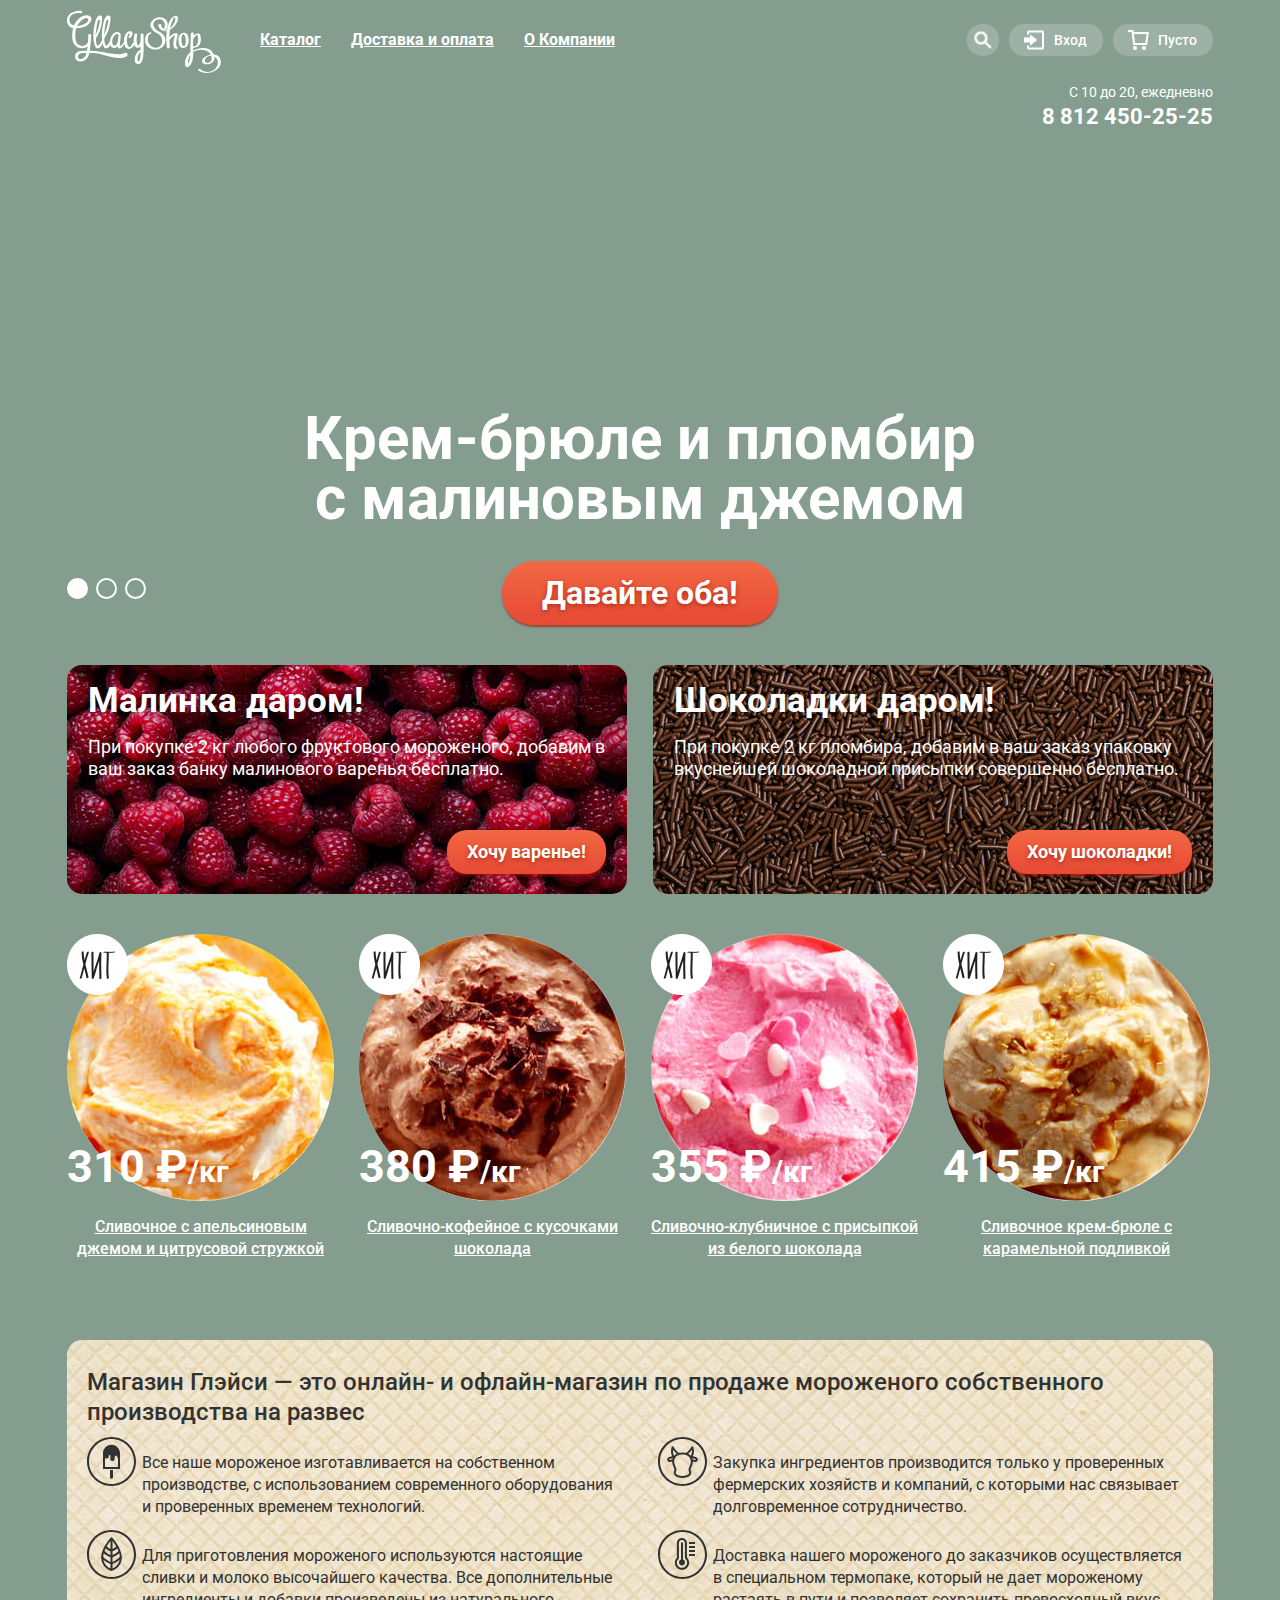
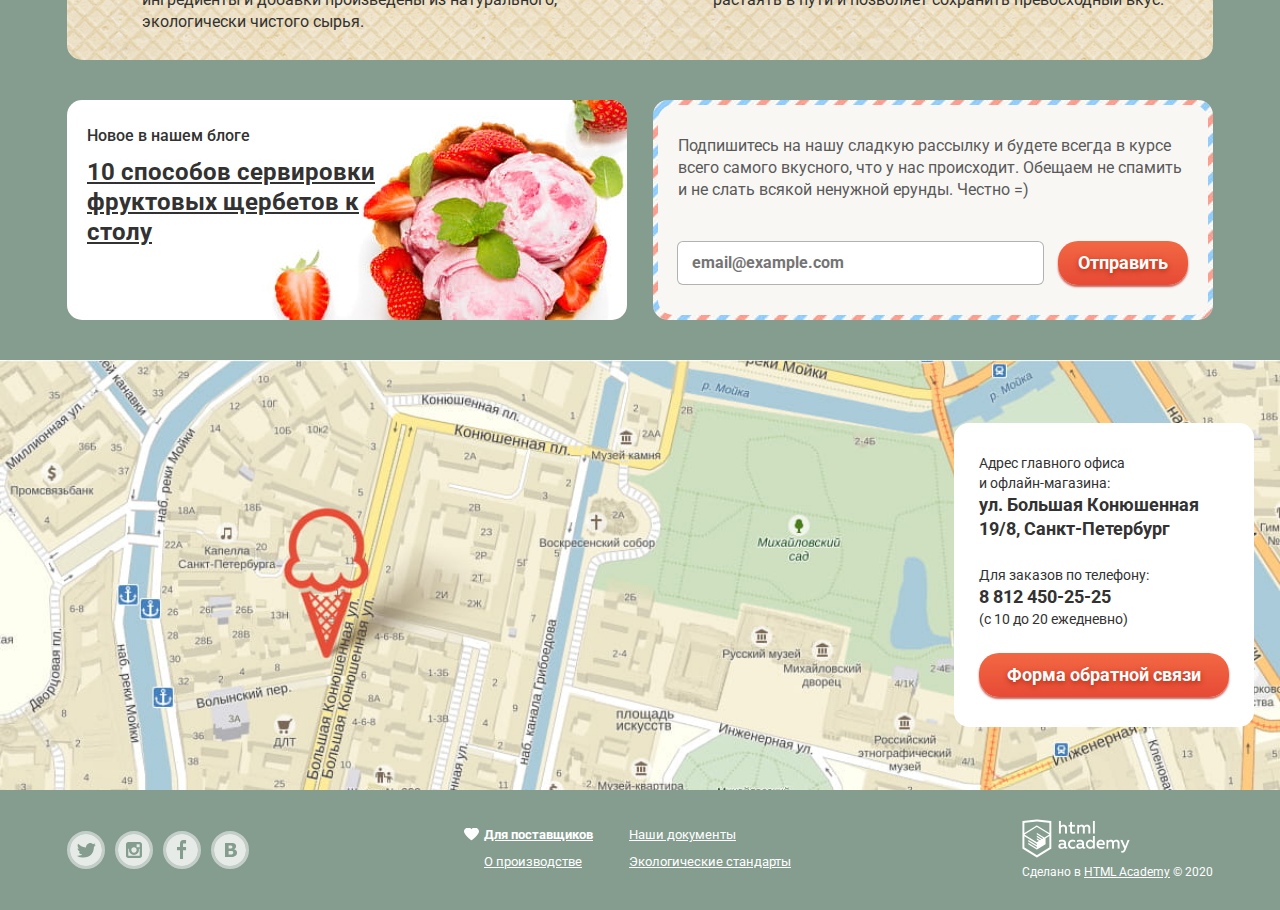
==== index.html @ c32bd2fa "Исправляет всплывашки при hover" ====
<!DOCTYPE html>
<html lang="ru">
  <head>
    <meta charset="utf-8">
    <title>HTML Academy: Глейси</title>
    <link href="https://fonts.googleapis.com/css?family=Roboto:400,500,700&display=swap&subset=cyrillic" rel="stylesheet">
    <link href="css/normalize.css" rel="stylesheet">
    <link href="css/style.css" rel="stylesheet">
  </head>
  <body>
    <input class="visually-hidden" id="product-1" type="radio" name="toggle" checked>
    <input class="visually-hidden" id="product-2" type="radio" name="toggle">
    <input class="visually-hidden" id="product-3" type="radio" name="toggle">
    <div class="site-wrapper">
      <header class="main-header">
        <div class="container">
          <div class="main-navigation-wrapper">
            <a class="main-header-logo">
              <img src="img/logo.svg" width="154" height="64" alt="Логотип интернет-магазина мороженого «Глейси»">
            </a>
            <nav class="main-nav">
              <ul class="site-nav">
                <li class="site-nav-item site-nav-catalog-item">
                  <ul class="modal modal-nav">
                    <li class="modal-nav-title"><a href="#">Новинки</a></li>
                    <li><a href="catalog.html">Сливочное</a></li>
                    <li><a href="#">Щербеты</a></li>
                    <li><a href="#">Фруктовый лед</a></li>
                    <li><a href="#">Мелорин</a></li>
                  </ul>

                  <a href="catalog.html">Каталог</a>
                </li>
                <li class="site-nav-item">
                  <a href="pay.html">Доставка и оплата</a>
                </li>
                <li class="site-nav-item">
                  <a href="about.html">О Компании</a>
                </li>
              </ul>
            </nav>
            <div class="main-search">
              <section class="modal modal-search">
                <h2 class="visually-hidden">Поиск</h2>
                <form class="search-form" action="https://echo.htmlacademy.ru" method="get">
                  <label class="visually-hidden" for="search-input">Что ищем?</label>
                  <input id="search-input" type="text" name="search" placeholder="Крем-брюле">
                </form>
              </section>

              <button class="button search-button" type="button">
                <span class="visually-hidden">Поиск</span>
              </button>
            </div>
            <ul class="user-nav">
              <li class="user-nav-item">
                <section class="modal modal-login">
                  <h2 class="visually-hidden">Личный кабинет</h2>
                  <form class="login-form" action="https://echo.htmlacademy.ru" method="post">
                    <p>
                      <label class="visually-hidden" for="user-login">Логин</label>
                      <input id="user-login" type="email" name="login" placeholder="email@example.com">
                    </p>
                    <p>
                      <label class="visually-hidden" for="user-password">Пароль</label>
                      <input id="user-password" type="password" name="password" placeholder="••••••••">
                    </p>
                    <div class="login-form-wrapper">
                      <p>
                        <a href="#">Забыли пароль?</a>
                        <a href="#">Новая регистрация</a>
                      </p>
                      <button class="button-form" type="submit">Войти</button>
                    </div>
                  </form>
                </section>

                <a class="button login-button" href="login.html">Вход</a>
              </li>
            </ul>
            <div class="main-basket">
              <a class="button basket-button" href="basket.html">Пусто</a>
            </div>
          </div>

          <section class="contacts">
            <h2 class="visually-hidden">Контакты</h2>
            <p class="contacts-text">
              <span>С 10 до 20, ежедневно</span>
              <a href="tel:88124502525">8 812 450-25-25</a>
            </p>
          </section>
        </div>
      </header>

      <main>
        <div class="container">
          <h1 class="visually-hidden">Интернет-магазин мороженого «Глейси»</h1>

          <section class="slider">
            <h2 class="visually-hidden">Слайдер</h2>

            <div class="slider-controls">
              <label for="product-1">Слайд 1</label>
              <label for="product-2">Слайд 2</label>
              <label for="product-3">Слайд 3</label>
            </div>
            <ul class="slider-list">
              <li class="slider-item slide" id="slide-1">
                <h3 class="slide-title">Крем-брюле и пломбир с малиновым джемом</h3>
                <a class="button slide-button" href="#">Давайте оба!</a>
              </li>
              <li class="slider-item slide" id="slide-2">
                <h3 class="slide-title">Шоколадный пломбир и лимонный сорбет</h3>
                <a class="button slide-button" href="#">Давайте оба!</a>
              </li>
              <li class="slider-item slide" id="slide-3">
                <h3 class="slide-title">Пломбир с помадкой и клубничный щербет</h3>
                <a class="button slide-button" href="#">Давайте оба!</a>
              </li>
            </ul>
          </section>

          <section class="special-offers">
            <h2 class="visually-hidden">Специальные предложения</h2>
            <ul class="index-columns">
              <li class="special-offer raspberries-offer">
                <h2 class="special-offer-title">Малинка даром!</h2>
                <p class="special-offer-text">При покупке 2 кг любого фруктового мороженого, добавим в ваш заказ банку малинового варенья бесплатно.</p>
                <a class="button" href="#">Хочу варенье!</a>
              </li>
              <li class="special-offer chocolate-offer">
                <h2 class="special-offer-title">Шоколадки даром!</h2>
                <p class="special-offer-text">При покупке 2 кг пломбира, добавим в ваш заказ упаковку вкуснейшей шоколадной присыпки совершенно бесплатно.</p>
                <a class="button" href="#">Хочу шоколадки!</a>
              </li>
            </ul>
          </section>

          <section class="bestsellers">
            <h2 class="visually-hidden">Хиты продаж</h2>
            <ul class="catalog-list">
              <li class="catalog-item">
                <a href="#">
                  <div class="flag-hit">хит</div>
                  <div class="catalog-item-image">
                    <img src="img/product-1.jpg" width="267" height="267" alt="">
                  </div>
                  <span class="catalog-item-price"><span>310 ₽</span>/кг</span>
                  <h3 class="catalog-item-title">Сливочное с апельсиновым джемом и цитрусовой стружкой</h3>
                </a>
                <div class="catalog-item-btn">
                  <button class="button quick-view-button" type="button">Быстрый просмотр</button>
                </div>
              </li>
              <li class="catalog-item">
                <a href="#">
                  <div class="flag-hit">хит</div>
                  <div class="catalog-item-image">
                    <img src="img/product-2.jpg" width="267" height="267" alt="">
                  </div>
                  <span class="catalog-item-price"><span>380 ₽</span>/кг</span>
                  <h3 class="catalog-item-title">Сливочно-кофейное с кусочками шоколада</h3>
                </a>
                <div class="catalog-item-btn">
                  <button class="button quick-view-button" type="button">Быстрый просмотр</button>
                </div>
              </li>
              <li class="catalog-item">
                <a href="#">
                  <div class="flag-hit">хит</div>
                  <div class="catalog-item-image">
                    <img src="img/product-3.jpg" width="267" height="267" alt="">
                  </div>
                  <span class="catalog-item-price"><span>355 ₽</span>/кг</span>
                  <h3 class="catalog-item-title">Сливочно-клубничное с присыпкой из белого шоколада</h3>
                </a>
                <div class="catalog-item-btn">
                  <button class="button quick-view-button" type="button">Быстрый просмотр</button>
                </div>
              </li>
              <li class="catalog-item">
                <a href="#">
                  <div class="flag-hit">хит</div>
                  <div class="catalog-item-image">
                    <img src="img/product-4.jpg" width="267" height="267" alt="">
                  </div>
                  <span class="catalog-item-price"><span>415 ₽</span>/кг</span>
                  <h3 class="catalog-item-title">Сливочное крем-брюле с карамельной подливкой</h3>
                </a>
                <div class="catalog-item-btn">
                  <button class="button quick-view-button" type="button">Быстрый просмотр</button>
                </div>
              </li>
            </ul>
          </section>

          <section class="features">
            <h2 class="visually-hidden">Преимущества</h2>
            <p class="features-text">Магазин Глэйси — это онлайн- и офлайн-магазин по продаже мороженого собственного производства на развес</p>
            <ul class="features-list">
              <li class="feature-item feature-ice-cream-item">Все наше мороженое изготавливается на собственном производстве, с использованием современного оборудования и проверенных временем технологий.</li>
              <li class="feature-item feature-cow-item">Закупка ингредиентов  производится только у проверенных фермерских хозяйств и компаний, с которыми нас связывает долговременное сотрудничество.</li>
              <li class="feature-item feature-leaf-item">Для приготовления мороженого используются настоящие сливки и молоко высочайшего качества. Все дополнительные ингредиенты и добавки произведены из натурального, экологически чистого сырья.</li>
              <li class="feature-item feature-thermometer-item">Доставка нашего мороженого до заказчиков осуществляется в специальном термопаке, который не дает мороженому растаять в пути и позволяет сохранить превосходный вкус.</li>
            </ul>
          </section>

          <div class="index-columns">
            <article class="blog-news">
              <h2 class="blog-news-title">Новое в нашем блоге</h2>
              <p class="blog-item">
                <a href="#">10 способов сервировки фруктовых щербетов к столу</a>
              </p>
            </article>

            <article class="subscription">
              <h2 class="visually-hidden">Подписка</h2>
              <div class="subscription-wrap">
                <p>Подпишитесь на нашу сладкую рассылку и будете всегда в курсе всего самого вкусного, что у нас происходит. Обещаем не спамить и не слать всякой ненужной ерунды. Честно =)</p>
                <form class="subscription-form" action="https://echo.htmlacademy.ru" method="post">
                  <p>
                    <label class="visually-hidden" for="subscription-email">Email</label>
                    <input id="subscription-email" type="email" name="email" placeholder="email@example.com">
                  </p>
                  <button class="button" type="submit">Отправить</button>
                </form>
              </div>
            </article>
          </div>
        </div>

        <section class="map">
          <h2 class="visually-hidden">Как до нас добраться</h2>
          <img src="img/map.jpg" width="1200" height="430" alt="Карта офиса по адресу улица Большая Конюшенная, 19/8, Санкт-Петербург">
          <address class="map-address">
              <p class="map-text">
                Адрес главного офиса<br>
                и офлайн-магазина:<br>
                <span class="map-contacts">ул. Большая Конюшенная 19/8, Санкт-Петербург</span>
              </p>

              <p class="map-text">
                Для заказов по телефону:<br>
                <a class="map-contacts" href="tel:88124502525">8 812 450-25-25</a><br>
                (с 10 до 20 ежедневно)
              </p>

              <a class="button" href="#">Форма обратной связи</a>
          </address>
        </section>
      </main>

      <footer class="main-footer">
        <div class="container">
          <ul class="footer-social">
            <li>
              <a class="social-button" href="#">
                <span class="visually-hidden">Твиттер</span>
                <svg xmlns="http://www.w3.org/2000/svg" width="32" height="32"><path fill="#FFF" d="M16 0C7.164 0 0 7.164 0 16c0 8.837 7.164 16 16 16 8.837 0 16-7.163 16-16 0-8.836-7.163-16-16-16zm7.944 12.809c-.251 6.516-3.463 10.832-10.992 10.702h-.486c-.447 0-4.543-.443-5.344-1.823 2.479.19 4.247-.406 5.12-1.136-1.048-.289-2.923-.461-3.251-2.848.384.104.618.221 1.299.113-1.307-.824-2.758-1.519-2.679-3.643.311.317 1.164.518 1.46.457-.768-.233-2.149-3.244-.974-4.781 1.984 1.79 4.075 3.482 7.804 3.643.227-2.214 1.24-3.699 3.168-4.325 1.84-.479 3.255.26 3.901 1.138.737-.224 1.453-.466 2.193-.685-.004.833-.569 1.463-.935 1.709.747.165 1.423-.475 1.423-.475-.184.963-1.094 1.725-1.707 1.954z"/></svg>
              </a>
            </li>
            <li>
              <a class="social-button" href="#">
                <span class="visually-hidden">Инстаграм</span>
                <svg xmlns="http://www.w3.org/2000/svg" width="32" height="32"><g fill="#FFF"><path d="M20.916 16c0 2.728-2.211 4.938-4.938 4.938s-4.939-2.21-4.939-4.938c0-.394.051-.773.138-1.14h-.897v6.838h11.396V14.86h-.897c.086.367.137.746.137 1.14z"/><path d="M15.978 18.659c1.466 0 2.659-1.193 2.659-2.659s-1.193-2.659-2.659-2.659c-1.466 0-2.659 1.193-2.659 2.659s1.192 2.659 2.659 2.659zM18.637 10.302h3.039v3.039h-3.039z"/><path d="M16 0C7.164 0 0 7.164 0 16c0 8.837 7.164 16 16 16 8.837 0 16-7.163 16-16 0-8.836-7.163-16-16-16zm7.955 21.698c0 1.254-1.025 2.279-2.279 2.279H10.279C9.026 23.978 8 22.952 8 21.698V10.302c0-1.253 1.026-2.279 2.279-2.279h11.396c1.254 0 2.279 1.026 2.279 2.279v11.396z"/></g></svg>
              </a>
            </li>
            <li>
              <a class="social-button" href="#">
                <span class="visually-hidden">Фейсбук</span>
                <svg xmlns="http://www.w3.org/2000/svg" width="32" height="32"><path fill="#FFF" d="M16 0C7.164 0 0 7.163 0 16s7.164 16 16 16c8.837 0 16-7.164 16-16S24.837 0 16 0zm4.062 9.455h-3.021v3.444h3.021v3.445h-3.021v8.61H14.02v-8.61H11v-3.445h3.021V9.455c0-1.902 1.353-3.445 3.021-3.445h3.021v3.445z"/></svg>
              </a>
            </li>
            <li>
              <a class="social-button" href="#">
                <span class="visually-hidden">Вконтакте</span>
                <svg xmlns="http://www.w3.org/2000/svg" width="32" height="32"><g fill="#FFF"><path d="M16.637 14.495c.402-.019.719-.082.951-.188.326-.145.54-.33.641-.559.101-.229.15-.496.15-.797 0-.232-.058-.465-.174-.697-.116-.232-.322-.405-.617-.517-.264-.1-.592-.155-.984-.165-.392-.009-.943-.014-1.652-.014h-.339v2.965h.565c.571 0 1.057-.009 1.459-.028zM18.118 17.084c-.282-.081-.672-.125-1.166-.132-.494-.006-1.012-.009-1.55-.009h-.79v3.493h.264c1.014 0 1.74-.003 2.18-.009.438-.007.843-.088 1.212-.245.377-.157.633-.364.774-.625s.214-.562.214-.9c0-.446-.088-.788-.261-1.03-.17-.241-.464-.423-.877-.543z"/><path d="M16 0C7.164 0 0 7.164 0 16c0 8.837 7.164 16 16 16 8.837 0 16-7.163 16-16 0-8.836-7.163-16-16-16zm6.602 20.531c-.273.533-.646.976-1.124 1.327-.552.415-1.161.71-1.823.886s-1.501.264-2.519.264h-6.121V8.987h5.443c1.13 0 1.957.038 2.48.113.524.076 1.045.242 1.561.5.533.27.929.632 1.189 1.087.26.455.392.975.392 1.558 0 .678-.179 1.278-.536 1.795-.358.518-.863.92-1.517 1.208v.075c.917.182 1.642.559 2.179 1.13.537.571.807 1.325.807 2.261 0 .678-.138 1.283-.411 1.817z"/></g></svg>
              </a>
            </li>
          </ul>
          <ul class="footer-about">
            <li><a class="suppliers-link" href="#">Для поставщиков</a></li>
            <li><a href="#">Наши документы</a></li>
            <li><a href="#">О производстве</a></li>
            <li><a href="#">Экологические стандарты</a></li>
          </ul>
          <p class="footer-copyright">
            <a href="https://htmlacademy.ru/intensive/htmlcss">
              <img src="img/html-academy-logo.png" width="108" height="39" alt="Логотип HTML Academy">
            </a><br>
            Сделано в <a href="https://htmlacademy.ru/intensive/htmlcss">HTML Academy</a> © 2020
          </p>
        </div>
      </footer>
    </div>

    <section class="modal modal-feedback">
      <h2 class="modal-title">Мы обязательно вам ответим!</h2>
      <form class="feedback-form" action="https://echo.htmlacademy.ru" method="post">
        <p>
          <label class="visually-hidden" for="feedback-name">Имя Фамилия</label>
          <input id="feedback-name" type="text" name="name" placeholder="Вася Пензенский">
        </p>
        <p>
          <label class="visually-hidden" for="feedback-email">Email</label>
          <input id="feedback-email" type="email" name="email" placeholder="email@example.com">
        </p>
        <p>
          <label class="visually-hidden" for="feedback-description">Описание</label>
          <textarea id="feedback-description" name="description" rows="5" placeholder="В свободной форме"></textarea>
        </p>
        <p>
          <button class="button" type="submit">Отправить</button>
        </p>
      </form>
      <button class="modal-close" type="button">
        <span class="visually-hidden">Закрыть</span>
      </button>
    </section>
  </body>
</html>
---- css/style.css ----
body {
  min-width: 1200px;
  margin: 0;
  padding: 0;

  font-weight: 400;
  font-size: 16px;
  line-height: 22px;
  font-family: Roboto, Arial, sans-serif;
  color: #ffffff;

  background-color: #849d8f;
}

.container {
  width: 1146px;
  margin: 0 auto;
  padding: 0 27px;
}

.modal {
  display: none;
}

.visually-hidden {
  position: absolute;

  width: 1px;
  height: 1px;
  margin: -1px;
  padding: 0;
  overflow: hidden;

  border: 0;

  clip: rect(0 0 0 0);
}

img {
  max-width: 100%;
  height: auto;
}

a {
  font: inherit;
  color: #ffffff;

  transition: all 0.3s ease;
}

a:hover,
a:focus {
  color: #ffbc9e;
}

input[type="text"],
input[type="password"],
input[type="email"],
textarea {
  box-sizing: border-box;
  width: 100%;
  padding: 9px 14px;

  font-weight: 700;
  font-size: 16px;
  line-height: 24px;
  color: #323232;

  border: none;
  border-radius: 5px;
  box-shadow: 0 0 0 1px #b2b2b2;

  transition: all 0.3s ease;
}

input[type="text"]:hover,
input[type="password"]:hover,
input[type="email"]:hover,
textarea:hover {
  box-shadow: 0 0 0 2px #9a9a9a;
}

input[type="text"]:focus,
input[type="password"]:focus,
input[type="email"]:focus,
textarea:focus {
  outline: none;
  box-shadow: 0 0 0 2px #2e88e4;
}

.button,
.button-form {
  display: inline-block;
  padding: 10px 20px;

  font: inherit;
  font-weight: 700;
  font-size: 18px;
  line-height: 24px;
  vertical-align: middle;
  text-align: center;
  color: #ffffff;
  text-decoration: none;
  white-space: nowrap;
  text-shadow: 0 2px 5px rgba(160, 32, 11, 0.76);

  background: #f26843;
  background: linear-gradient(to bottom, #f26843 0%, #e74a35 100%);
  border: none;
  border-radius: 20px;
  box-shadow: 0 2px 2px rgba(172, 16, 0, 0.64);
  cursor: pointer;

  transition: all 0.3s ease;
}

.button:hover,
.button:focus,
.button-form:hover,
.button-form:focus {
  color: #ffffff;

  background: linear-gradient(to bottom, #f58669 0%, #ec6f5e 100%);
  outline: none;
  box-shadow: 0 2px 2px rgba(172, 16, 0, 1);
}

.button:active,
.button-form:active {
  color: #fceeec;

  background: linear-gradient(to bottom, #d84732 0%, #e1613e 100%);
  outline: none;
  box-shadow: inset 0 2px 2px rgba(172, 16, 0, 1);
}

.modal a {
  color: #323232;
}

.modal a:hover,
.modal a:active,
.modal a:focus {
  color: #e84d37;
}

.main-navigation-wrapper {
  display: flex;
  align-items: center;
  margin-bottom: 10px;
  padding-top: 10px;
}

.main-header-logo {
  width: 154px;
  height: 64px;
  margin-right: 25px;
}

.main-nav {
  font-weight: 700;
  font-size: 16px;
  line-height: 18px;
}

.main-header ul {
  margin: 0;
  padding: 0;

  list-style: none;
}

.main-header a {
  vertical-align: middle;
}

.site-nav {
  display: flex;
  flex-wrap: wrap;
  width: 485px;
}

.site-nav .site-nav-item {
  position: relative;

  padding-bottom: 5px;
}

.site-nav-item > a {
  display: block;
  margin-right: 2px;
  padding: 7px 14px;
}

.site-nav-item > a:hover,
.site-nav-item > a:active,
.site-nav-item > a:focus,
.modal-nav:hover + a {
  color: #323232;
  text-decoration: none;

  background-color: #f7f6f3;
  border-radius: 15px;
}

.site-nav-item > a:active,
.site-nav-item > a:focus {
  background-color: #ededed;
  box-shadow: inset 0 2px 1px 0 #696969;
}

.site-nav-item.active > a,
.site-nav-item.active > a:active,
.site-nav-item.active > a:focus {
  color: #ffffff;
  text-decoration: none;

  background-color: #d07058;
  border-radius: 15px;
  box-shadow: none;
}

.site-nav .modal-nav {
  position: absolute;
  top: 100%;
  left: -5px;
  z-index: 5;

  box-sizing: border-box;
  min-width: 145px;
  padding: 10px;
}

.site-nav-catalog-item {
  transition: all 0.3s ease;
}

.site-nav-catalog-item:hover .modal-nav {
  display: block;
}

.modal-nav li {
  margin-right: -10px;
  margin-left: -10px;
}

.modal-nav a {
  display: block;
  padding-top: 6px;
  padding-right: 10px;
  padding-bottom: 6px;
  padding-left: 20px;

  font: inherit;
  font-weight: 400;
  font-size: 14px;
  line-height: 16px;
  color: #323232;
  text-decoration: none;
  white-space: nowrap;

  transition: all 0.3s ease;
}

.modal-nav a:hover {
  background-color: #fbded7;
}

.modal-nav a:active,
.modal-nav a:focus {
  background-color: #f6b5a5;
  outline: none;
}

.modal-nav .modal-nav-title {
  margin: 0;

  border-bottom: 1px solid #d1d0ce;
}

.modal-nav-title a {
  padding-right: 0;
  padding-bottom: 8px;
  padding-left: 10px;

  font-weight: 700;
}

.modal-nav-title a:hover,
.modal-nav-title a:focus,
.modal-nav-title a:active {
  background-color: transparent;
}

.modal-nav .active,
.modal-nav .active:hover,
.modal-nav .active:focus,
.modal-nav .active:active {
  color: #ffffff;

  background-color: #d07058;
}

.main-header .button {
  position: relative;

  padding-top: 8px;
  padding-right: 16px;
  padding-bottom: 8px;
  padding-left: 45px;

  font-weight: 500;
  font-size: 14px;
  line-height: 16px;
  color: #ffffff;
  text-decoration: none;
  text-shadow: none;

  background-color: rgba(255, 255, 255, 0.2);
  background-image: none;
  border: none;
  border-radius: 15px;
  box-shadow: none;
}

.main-header .button:hover,
.main-header .button:focus,
.modal-search:hover + .button,
.modal-login:hover + .button,
.modal-basket:hover + .button {
  color: #323232;

  background-color: #f8f7f4;
}

.main-header .button::before {
  content: "";
  position: absolute;
  top: 50%;
  left: 15px;

  background-image: url("../img/sprite-icon.png");
  background-repeat: no-repeat;
  -webkit-transform: translateY(-50%);
          transform: translateY(-50%);
}

.main-header .search-button {
  width: 32px;
  height: 32px;
  padding: 0;

  cursor: pointer;
}

.main-header .search-button::before {
  left: 50%;

  width: 17px;
  height: 17px;

  background-position: -5px -35px;
  -webkit-transform: translate(-50%, -50%);
          transform: translate(-50%, -50%);
}

.main-header .search-button:hover::before,
.main-header .search-button:focus::before,
.modal-search:hover + .search-button::before,
.modal-login:hover + .search-button::before,
.modal-basket:hover + .search-button::before {
  background-position: -32px -35px;
}

.login-button::before {
  width: 21px;
  height: 19px;

  background-position: -67px -5px;
}

.login-button:hover::before,
.login-button:focus::before,
.modal-search:hover + .login-button::before,
.modal-login:hover + .login-button::before,
.modal-basket:hover + .login-button::before {
  background-position: -67px -34px;
}

.basket-button::before {
  width: 21px;
  height: 20px;

  background-position: -5px -5px;
}

.basket-button:hover::before,
.basket-button:focus::before,
.modal-search:hover + .basket-button::before,
.modal-login:hover + .basket-button::before,
.modal-basket:hover + .basket-button::before {
  background-position: -36px -5px;
}

.contacts-text {
  margin: 0;

  font-size: 14px;
  line-height: 16px;
  text-align: right;
}

.contacts-text span {
  display: block;
  margin-bottom: 5px;
}

.main-search {
  position: relative;
  padding-bottom: 5px;

  margin-right: 10px;
  margin-left: auto;
}

.modal-search,
.modal-login {
  position: absolute;
  top: 100%;
  right: 0;
  z-index: 5;

  box-sizing: border-box;
  padding: 20px 15px;
}

.modal-search {
  width: 340px;
}

.main-search:hover .modal-search {
  display: block;
}

.main-header .user-nav {
  position: relative;

  margin-right: 10px ;
}

.user-nav-item {
  padding-bottom: 5px;
}

.modal-login {
  width: 280px;
}

.user-nav-item:hover .modal-login {
  display: block;
}

.login-form p {
  margin: 0;
  margin-bottom: 20px;
}

.login-form-wrapper {
  display: flex;
  flex-direction: row-reverse;
  justify-content: space-between;
  align-items: center;
}

.login-form-wrapper p {
  width: 120px;
  margin-bottom: 0;
}

.login-form-wrapper a {
  display: block;

  font: inherit;
  font-size: 13px;
  line-height: 24px;
}

.login-form .button-form {
  width: 100px;
  padding: 10px 25px;
}

.main-basket {
  position: relative;
  padding-bottom: 5px;
}

.modal-basket {
  position: absolute;
  top: 100%;
  right: 0;

  box-sizing: border-box;
  width: 540px;
  padding: 10px 15px 20px;
  z-index: 5;
}

.main-basket:hover .modal-basket {
  display: block;
}

.modal-basket-table {
  width: 100%;

  border-collapse: collapse;
  font-size: 13px;
  line-height: 16px;
}

.modal-basket-table td {
  padding: 10px 10px 10px 0;

  vertical-align: middle;
}

.modal-basket-table .column-1 {
  width: 25px;
}

.modal-basket-table .column-2 {
  width: 45px;
}

.modal-basket-table .column-3 {
  width: 245px;
}

.modal-basket-table .column-4 {
  width: 125px;
}

.basket-item-delete {
  position: relative;

  width: 11px;
  height: 11px;

  background-color: transparent;
  border: none;
  cursor: pointer;
}

.basket-item-delete::before,
.basket-item-delete::after {
  content: "";
  position: absolute;
  top: 5px;
  left: -1px;

  width: 15px;
  height: 1px;

  background-color: #231f20;
}

.basket-item-delete::before {
  -webkit-transform: rotate(45deg);
          transform: rotate(45deg);
}

.basket-item-delete::after {
  -webkit-transform: rotate(-45deg);
          transform: rotate(-45deg);
}

.basket-item-image {
  width: 33px;
  height: 33px;
  overflow: hidden;

  border-radius: 100%;
}

.price-per-kilogram {
  color: #999999;
}

.basket-item:nth-last-child(2) td {
  padding-bottom: 20px;

  border-bottom: 1px solid #cacac7;
}

.modal-basket-table .basket-total {
  padding: 12px 0;

  font-weight: 700;
  font-size: 15px;
  line-height: 18px;
  text-align: right;
}

.basket-button-wrapper {
  margin: 0;

  text-align: right;
}

.contacts a {
  font-weight: 700;
  font-size: 22px;
  line-height: 24px;
  text-decoration: none;
}

.contacts a:hover,
.contacts a:focus {
  color: #ffffff;
}

.site-wrapper {
  background-color: #849d8f;
  background-image: url("../img/slide-1.png");
  background-repeat: no-repeat;
  background-position: top center;

  transition: background-image 0.5s ease, background-color 0.5s ease;
}

.site-wrapper::before,
.site-wrapper::after {
  content: "";

  visibility: hidden;
}

.site-wrapper::before {
  background-image: url("../img/slide-2.png");
}

.site-wrapper::after {
  background-image: url("../img/slide-3.png");
}

.slider {
  position: relative;

  margin-bottom: 40px;
  padding-top: 280px;

  text-align: center;
}

.slider-list {
  margin: 0;
  padding: 0;

  list-style: none;
}

.slide {
  display: none;
}

.slide-title {
  width: 700px;
  margin: 0 auto;
  margin-bottom: 32px;

  font-weight: 700;
  font-size: 60px;
  line-height: 60px;
  color: #ffffff;
}

.slide-button {
  padding: 10px 40px;

  font-size: 32px;
  line-height: 44px;

  border-radius: 50px;
}

.slider-controls {
  position: absolute;
  bottom: 25px;
  left: 0;

  font-size: 0;
}

.slider-controls label {
  display: inline-block;
  width: 17px;
  height: 17px;
  margin-right: 8px;

  vertical-align: top;

  background-color: transparent;
  border: 2px solid #ffffff;
  border-radius: 50%;
  cursor: pointer;
}

#product-1:checked ~ .site-wrapper {
  background-color: #849d8f;
  background-image: url("../img/slide-1.png");
}

#product-2:checked ~ .site-wrapper {
  background-color: #8996a6;
  background-image: url("../img/slide-2.png");
}

#product-3:checked ~ .site-wrapper {
  background-color: #9d8b84;
  background-image: url("../img/slide-3.png");
}

#product-1:checked ~ .site-wrapper #slide-1,
#product-2:checked ~ .site-wrapper #slide-2,
#product-3:checked ~ .site-wrapper #slide-3 {
  display: block;
}

#product-1:checked ~ .site-wrapper label[for="product-1"],
#product-2:checked ~ .site-wrapper label[for="product-2"],
#product-3:checked ~ .site-wrapper label[for="product-3"] {
  background-color: #ffffff;
}

.special-offers {
  margin-bottom: 40px;
}

.special-offers .index-columns {
  margin: 0;
  padding: 0;

  list-style: none;
}

.special-offer {
  display: flex;
  flex-direction: column;
  align-items: flex-start;
  box-sizing: border-box;
  width: 560px;
  min-height: 229px;
  padding: 15px 21px;

  border-radius: 15px;
}

.special-offer-title {
  margin: 0;
  margin-bottom: 15px;

  font-weight: 700;
  font-size: 35px;
  line-height: 41px;
}

.special-offer-text {
  width: 100%;
  margin: 0;
  margin-bottom: 10px;

  font-size: 18px;
  line-height: 22px;
}

.raspberries-offer {
  background-color: #990019;
  background-image: url("../img/crimson-bg.png");
  background-repeat: repeat-y;
  background-position: 0 0;
}

.chocolate-offer {
  background-color: #492511;
  background-image: url("../img/chocolate-bg.png");
  background-repeat: repeat-y;
  background-position: 0 0;
}

.special-offer .button {
  margin-top: auto;
  margin-bottom: 5px;
  margin-left: auto;
}

.features {
  margin-bottom: 40px;
  padding: 27px 20px 15px;

  color: #323232;

  background-color: #efe3cb;
  background-image: url("../img/pattern-wafer.jpg");
  background-repeat: repeat;
  background-position: 0 0;
  border-radius: 15px;
}

.features-text {
  margin: 0;
  margin-bottom: 10px;

  font-weight: 500;
  font-size: 24px;
  line-height: 30px;
}

.features-list {
  display: flex;
  flex-wrap: wrap;
  justify-content: space-between;
  margin: 0;
  padding: 0;

  list-style: none;
}

.feature-item {
  box-sizing: border-box;
  width: 535px;
  margin-bottom: 12px;
  padding-top: 15px;
  padding-left: 55px;

  background-repeat: no-repeat;
  background-position: 0 0;
}

.feature-ice-cream-item {
  background-image: url("../img/morozhenko-icon.svg");
}

.feature-cow-item {
  background-image: url("../img/cow-icon.svg");
}

.feature-leaf-item {
  background-image: url("../img/leaf-icon.svg");
}

.feature-thermometer-item {
  background-image: url("../img/thermometer-icon.svg");
}

.index-columns {
  display: flex;
  justify-content: space-between;
  margin-bottom: 40px;
}

.blog-news {
  box-sizing: border-box;
  width: 560px;
  min-height: 220px;
  padding: 25px 20px;

  color: #323232;

  background-color: #ffffff;
  background-image: url("../img/strawberry-bg.jpg");
  background-repeat: no-repeat;
  background-position: 100% 0;
  border-radius: 15px;
}

.blog-news-title {
  margin: 0;

  font-weight: 500;
  font-size: 16px;
  line-height: 22px;
  color: #323232;
}

.blog-item {
  margin: 10px 0;
  padding-right: 230px;
}

.blog-item a {
  font-weight: 700;
  font-size: 24px;
  line-height: 30px;
  color: #323232;
}

.blog-item a:hover,
.blog-item a:focus,
.blog-item a:active {
  color: #e84d37;
}

.subscription {
  box-sizing: border-box;
  width: 560px;
  min-height: 220px;
  padding: 5px;

  font-size: 16px;
  line-height: 22px;
  color: #5a5a5a;

  background-image: url("../img/mailing-bg.jpg");
  background-repeat: repeat-y;
  background-position: 0 0;
  border-radius: 15px;
}

.subscription-wrap {
  box-sizing: border-box;
  height: 100%;
  padding: 25px 20px;

  background-color: #f8f7f4;
  border-radius: 15px;
}

.subscription-wrap > p {
  margin-top: 5px;
  margin-bottom: 40px;
}

.subscription-form {
  display: flex;
  justify-content: space-between;
  align-items: center;
}

.subscription-form p {
  width: 365px;
  margin: 0;
}

.map {
  position: relative;

  height: 430px;
  overflow: hidden;
}

.map img {
  width: 100%;
}

.map-address {
  position: absolute;
  top: 50%;
  right: 2%;

  box-sizing: border-box;
  width: 300px;
  padding: 30px 25px;

  font-style: normal;
  color: #323232;

  background-color: #ffffff;
  border-radius: 15px;
  -webkit-transform: translateY(-50%);
          transform: translateY(-50%);
}

.map-text {
  margin: 0;
  margin-bottom: 24px;

  font-size: 14px;
  line-height: 20px;
}

.map-contacts {
  font-weight: 700;
  font-size: 18px;
  line-height: 24px;
  color: #323232;
  text-decoration: none;
}

.map-address .button {
  box-sizing: border-box;
  width: 100%;
}

.page-title {
  margin: 0;
  margin-bottom: 30px;
  padding: 0;

  font-weight: 700;
  font-size: 35px;
  line-height: 41px;
}

.breadcrumbs {
  display: flex;
  flex-wrap: wrap;
  justify-content: flex-start;
  margin: 0;
  margin-bottom: 10px;
  padding: 0;

  list-style: none;
}

.breadcrumbs li,
.breadcrumbs a {
  font-weight: 400;
  font-size: 14px;
  line-height: 16px;
}

.breadcrumbs li {
  position: relative;

  margin-right: 20px;
}

.breadcrumbs li::after {
  content: "»";
  position: absolute;
  top: 5px;
  right: -12px;

  width: 6px;
  height: 6px;

  font-size: 15px;
  line-height: 5px;
}

.breadcrumbs li:last-child {
  margin-right: 0;
}

.breadcrumbs-current::after {
  display: none;
}

.filters {
  margin-bottom: 22px;
}

.filters fieldset {
  margin: 0;
  margin-right: 15px;
  padding: 0;

  border: none;
}

.filters legend,
.filters label {
  font-weight: 500;
  font-size: 14px;
  line-height: 16px;
  color: #ffffff;
}

.filters ul {
  display: flex;
  align-items: center;
  box-sizing: border-box;
  height: 35px;
  margin: 0;
  padding: 0;
  padding-right: 15px;
  padding-left: 15px;

  list-style: none;

  background-color: rgba(255, 255, 255, 0.2);
  border-radius: 20px;
}

.filter {
  display: flex;
  flex-wrap: wrap;
  align-items: flex-start;
}

.filter .filter-item {
  margin-bottom: 18px;
}

.filter-title {
  display: block;
  margin-bottom: 6px;
  margin-left: 15px;
}

.sorting-filter {
  margin: 0;
  margin-right: 15px;
}

.sorting-filter select[name="sorting"] {
  box-sizing: border-box;
  height: 35px;
  padding: 8px 15px;
  padding-right: 50px;

  font-weight: 500;
  font-size: 16px;
  line-height: 18px;
  color: #ffffff;

  background-color: rgba(248, 247, 244, 0.2);
  background-image: url("../img/select-arrow-icon.svg");
  background-repeat: no-repeat;
  background-position: 92% 50%;
  border: none;
  border-radius: 20px;

  transition: all 0.3s ease;

  -webkit-appearance: none;
     -moz-appearance: none;
          appearance: none;
}

.sorting-filter select[name="sorting"]::-ms-expand {
  display: none;
}

.sorting-filter select[name="sorting"]::before {
  content: "";

  background-image: url("../img/select-arrow-hover-icon.svg");
  visibility: hidden;
}

.sorting-filter select[name="sorting"]:hover,
.sorting-filter select[name="sorting"]:focus {
  color: #323232;

  background-image: url("../img/select-arrow-hover-icon.svg");
  cursor: pointer;
}

.sorting-filter select[name="sorting"]:focus {
  background-color: #ffffff;
  outline: none;
}

.price-controls input {
  box-sizing: border-box;
  width: 24px;
  padding: 0;

  font: inherit;
  font-weight: 500;
  font-size: 14px;
  line-height: 16px;
  color: #ffffff;

  background-color: transparent;
  border: none;
  box-shadow: none;
}

.price-controls input:hover,
.price-controls input:focus {
  box-shadow: none;
}

.range-controls {
  position: relative;

  box-sizing: border-box;
  width: 220px;
  height: 35px;
  padding: 15px 20px;

  background-color: rgba(248, 247, 244, 0.2);
  border-radius: 20px;
}

.range-controls .scale {
  height: 4px;

  background-color: rgba(248, 247, 244, 0.5);
}

.range-controls .bar {
  width: 50%;
  height: 4px;

  background-color: #f8f7f4;
}

.range-controls .toggle {
  position: absolute;
  top: 8px;
  left: 0;

  width: 4px;
  height: 4px;
  padding: 0;

  background-color: #ababab;
  border: 8px solid #ffffff;
  border-radius: 50%;
  cursor: pointer;

  transition: all 0.3s ease;
}

.range-controls .toggle:hover {
  top: 6px;

  border-width: 10px;
}

.range-controls .toggle-min {
  left: 34px;
}

.range-controls .toggle-min:hover {
  left: 32px;
}

.range-controls .toggle-max {
  left: 132px;
}

.range-controls .toggle-max:hover {
  left: 130px;
}

.filter-option {
  position: relative;

  margin-right: 20px;
  padding-left: 32px;
}

.filter-option:last-child {
  margin-right: 0;
}

.filter-option label {
  display: block;

  font-size: 16px;
  line-height: 18px;

  cursor: pointer;

  transition: all 0.3s ease;

  -webkit-user-select: none;
     -moz-user-select: none;
      -ms-user-select: none;
          user-select: none;
}

.filter-option label:hover,
.filter-option label:focus {
  color: #323232;
}

.filter-input-radio + label::before,
.filter-input-checkbox + label::before {
  content: "";
  position: absolute;
  top: 50%;
  left: 0;

  background-repeat: no-repeat;
  background-position: 0 0;
  -webkit-transform: translateY(-50%);
          transform: translateY(-50%);
  opacity: 0.8;
}

.filter-input-radio + label::before {
  width: 22px;
  height: 22px;

  background-image: url("../img/radio-icon.png");

  transition: all 0.3s ease;
}

.filter-input-checkbox + label::before {
  width: 20px;
  height: 20px;

  background-image: url("../img/checkbox-icon.png");

  transition: all 0.3s ease;
}

.filter-input-radio + label:hover::before,
.filter-input-checkbox + label:hover::before {
  opacity: 1;
}

.filter-input-radio:checked + label::before {
  background-image: url("../img/radio-active-icon.png");
}

.filter-input-checkbox:checked + label::before {
  width: 24px;
  height: 20px;

  background-image: url("../img/checkbox-active-icon.png");
}

.filter-input-radio:disabled + label,
.filter-input-checkbox:disabled + label {
  opacity: 0.4;
}

.filter-input-radio:disabled + label:hover,
.filter-input-checkbox:disabled + label:hover {
  color: #ffffff;
}

.filter-input-radio:disabled + label:hover::before,
.filter-input-checkbox:disabled + label:hover::before {
  opacity: 0.8;
}

.filter-button {
  box-sizing: border-box;
  width: 174px;
  height: 35px;
  margin-top: auto;
  padding: 6px 30px;

  font: inherit;
  font-weight: 500;
  font-size: 16px;
  line-height: 18px;
  vertical-align: middle;
  text-align: center;
  color: #ffffff;
  text-decoration: none;

  background-color: rgba(255, 255, 255, 0.2);
  border: 2px solid #ffffff;
  border-radius: 20px;
  cursor: pointer;

  transition: all 0.3s ease;
}

.filter-button:hover,
.filter-button:focus {
  color: #323232;

  background-color: #ffffff;
  outline: none;
}

.filter-button:active {
  color: #323232;

  background-color: #ededed;
  border: none;
  box-shadow: inset 0 1px 2px #696969;
}

.catalog-list {
  display: flex;
  flex-wrap: wrap;
  margin: 0;
  margin-bottom: 40px;
  padding: 0;

  list-style: none;
}

.catalog-list a {
  text-decoration: none;
}

.catalog-list a:hover,
.catalog-list a:focus {
  color: #ffffff;
}

.catalog-item {
  position: relative;

  width: 267px;
  margin-right: 25px;
  margin-bottom: 40px;

  transition: all 0.3s ease;
}

.catalog-item:nth-child(4n) {
  margin-right: 0;
}

.catalog-item a {
  position: relative;

  display: block;
}

.catalog-item:hover a {
  z-index: 15;
}

.flag-hit {
  position: absolute;
  top: 0;
  left: 0;
  z-index: 20;

  width: 61px;
  height: 61px;

  font-size: 0;

  background-image: url("../img/hit-bg.png");
  background-repeat: no-repeat;
  background-position: 0 0;
}

.catalog-item-image {
  width: 267px;
  height: 267px;
  margin-bottom: 15px;
  overflow: hidden;

  border-radius: 50%;
}

.catalog-item-price {
  position: absolute;
  top: 210px;
  left: 0;

  font-weight: 700;
  font-size: 30px;
  line-height: 45px;
}

.catalog-item-price span {
  font-size: 45px;
}

.catalog-item-title {
  margin: 0;
  padding: 0;

  font-weight: 500;
  font-size: 16px;
  line-height: 22px;
  text-align: center;
  text-decoration: underline;

  transition: all 0.3s ease;
}

.catalog-item-title:hover,
.catalog-item-title:focus {
  color: #ffbc9e;
}

.catalog-item-btn {
  position: absolute;
  top: -5px;
  left: -15px;
  z-index: 10;

  display: none;
  width: 100%;
  height: 100%;
  padding: 5px 15px 70px;

  background-color: rgba(248, 247, 244, 0.2);
  border-radius: 5px;
  box-shadow: 0 20px 20px rgba(0, 0, 0, 0.08);
}

.catalog-item-btn .button {
  position: absolute;
  bottom: 20px;
  left: 50%;

  -webkit-transform: translateX(-50%);
          transform: translateX(-50%);
  cursor: pointer;
}

.catalog-item:hover .catalog-item-btn {
  display: block;
}

.pagination-list {
  display: flex;
  flex-wrap: wrap;
  justify-content: flex-end;
  margin: 0;
  margin-bottom: 20px;
  padding: 0;

  list-style: none;
}

.pagination-item {
  margin: 0;
}

.pagination-item a {
  display: block;
  box-sizing: border-box;
  width: 25px;
  height: 25px;
  padding: 4px 8px;

  font: inherit;
  font-size: 16px;
  line-height: 18px;
  color: #ffffff;
  text-decoration: none;

  border-radius: 50%;

  transition: all 0.3s ease;
}

.pagination-item a:hover,
.pagination-item a:focus {
  background-color: rgba(248, 247, 244, 0.2);
}

.pagination-item-current a,
.pagination-item-current a:hover,
.pagination-item-current a:focus {
  color: #323232;

  background-color: #ffffff;
}

.pagination-item-prev a,
.pagination-item-next a {
  display: flex;
}

.pagination-item-prev svg,
.pagination-item-next svg {
  margin: auto;
}

.pagination-item-disabled a {
  opacity: 0.2;
}

.pagination-item-disabled a:hover,
.pagination-item-disabled a:focus {
  color: #ffffff;

  background-color: transparent;
}

.main-footer {
  padding: 17px 0;
}

.main-footer .container {
  display: flex;
  flex-wrap: wrap;
}

.inner-page-footer .container {
  position: relative;
}

.inner-page-footer .container::before {
  content: "";
  position: relative;
  top: -6px;

  flex-grow: 1;
  flex-basis: 100%;

  border-top: 1px solid rgba(255, 255, 255, 0.3);
}

.main-footer ul {
  margin: 0;
  padding: 0;

  list-style: none;
}

.main-footer a {
  font-weight: 400;
  font-size: 13px;
  line-height: 18px;
  color: #ffffff;
}

.main-footer a:hover,
.main-footer a:focus {
  color: #ffbc9e;
}

.main-footer .footer-social {
  display: flex;
  flex-wrap: wrap;
  align-items: center;
  width: 267px;
  margin-right: 130px;
}

.footer-social li {
  margin-right: 10px;
}

.footer-social li:last-child {
  margin-right: 0;
}

.social-button {
  display: flex;
  justify-content: center;
  align-items: center;
  width: 32px;
  height: 32px;

  border: 3px solid rgba(255, 255, 255, 0.5);
  border-radius: 50%;

  transition: all 0.3s ease;
}

.social-button svg {
  opacity: 0.8;
}

.social-button:hover,
.social-button:active,
.social-button:focus {
  border-color: rgba(255, 255, 255, 0.7);
}

.social-button:hover svg {
  opacity: 1;
}

.social-button:active {
  box-shadow: 0 2px 1px #888888;
}

.social-button:active svg {
  opacity: 0.9;
}

.footer-about {
  display: flex;
  flex-wrap: wrap;
  align-content: center;
  width: 350px;
}

.footer-about li {
  position: relative;

  box-sizing: border-box;
  width: 145px;
  margin-bottom: 5px;
  padding-left: 20px;
}

.footer-about li:nth-child(2n) {
  flex-grow: 1;
}

.footer-about .suppliers-link {
  font-weight: 700;
}

.footer-about .suppliers-link::before {
  content: url("../img/heart-icon.svg");
  position: absolute;
  top: 50%;
  left: 0;

  width: 15px;
  height: 13px;

  -webkit-transform: translateY(-50%);
          transform: translateY(-50%);
}

.footer-copyright,
.footer-copyright a {
  font-weight: 400;
  font-size: 12px;
  line-height: 18px;
}

.footer-copyright {
  margin-left: auto;
}

/* Модальные окна */

.modal {
  color: #323232;

  background-color: #f8f7f4;
  border-radius: 5px;
  box-shadow: 0 20px 20px rgba(0, 0, 0, 0.40);
}

.modal .button,
.modal .button-form {
  color: #ffffff;
}

.modal .button:hover,
.modal .button:focus,
.modal .button-form:hover,
.modal .button-form:focus {
  color: #ffffff;
}

.modal .button:active,
.modal .button-form:active {
  color: #fceeec;
}

.modal-feedback {
  position: fixed;
  top: 340px;
  left: 50%;

  box-sizing: border-box;
  width: 475px;
  padding: 24px;

  box-shadow: none;
  -webkit-transform: translateX(-50%);
          transform: translateX(-50%);
}

.modal-close {
  position: absolute;
  top: 15px;
  right: 15px;

  width: 18px;
  height: 18px;

  background-color: transparent;
  border: none;
  cursor: pointer;
}

.modal-close::before,
.modal-close::after {
  content: "";
  position: absolute;
  top: 8px;
  left: -2px;

  width: 22px;
  height: 2px;

  background-color: #231f20;
}

.modal-close::before {
  -webkit-transform: rotate(45deg);
          transform: rotate(45deg);
}

.modal-close::after {
  -webkit-transform: rotate(-45deg);
          transform: rotate(-45deg);
}

.modal-title {
  margin: 0;
  margin-bottom: 20px;

  font-weight: 500;
  font-size: 24px;
  line-height: 28px;
  color: #323232;
}

.feedback-form p {
  margin: 0;
  margin-bottom: 20px;
}

.feedback-form p:last-child {
  margin-top: 25px;
  margin-bottom: 0;

  text-align: right;
}

.feedback-form input {
  width: 265px;
}

.feedback-form textarea {
  resize: none;
}
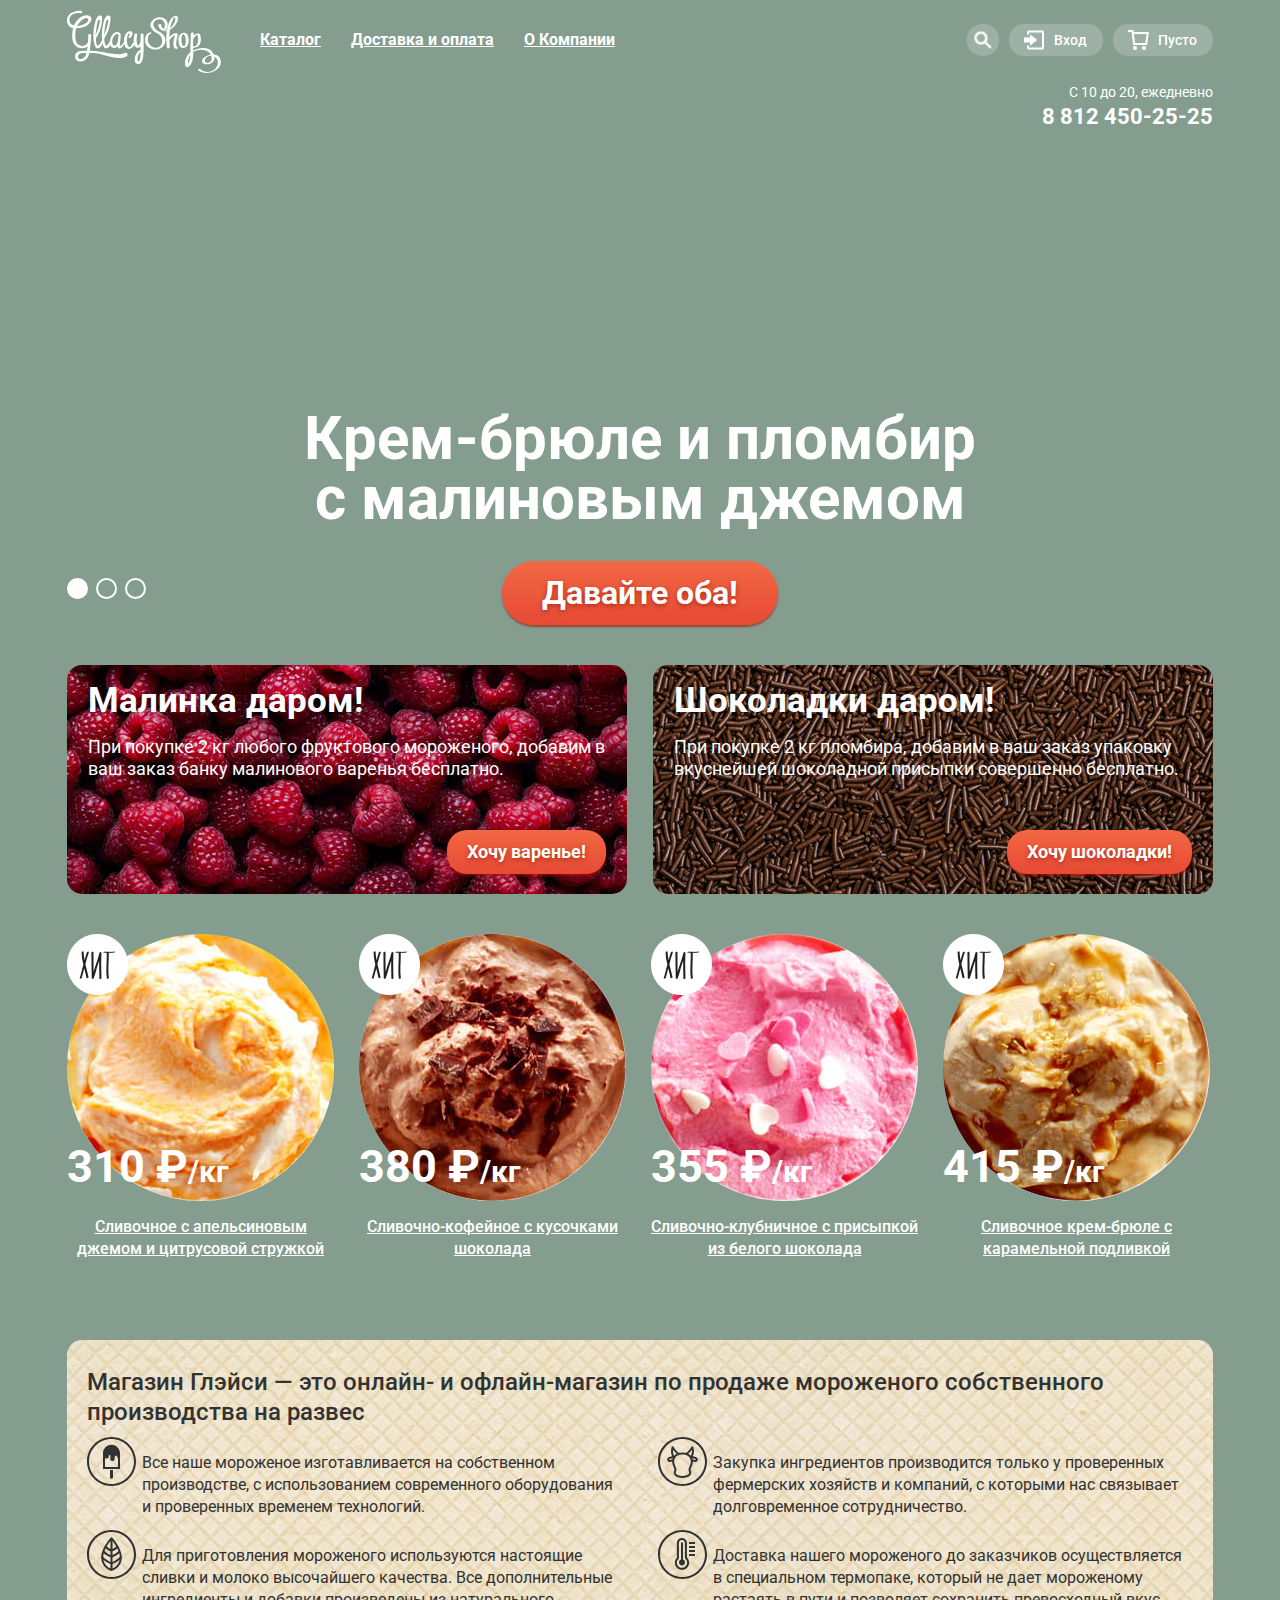
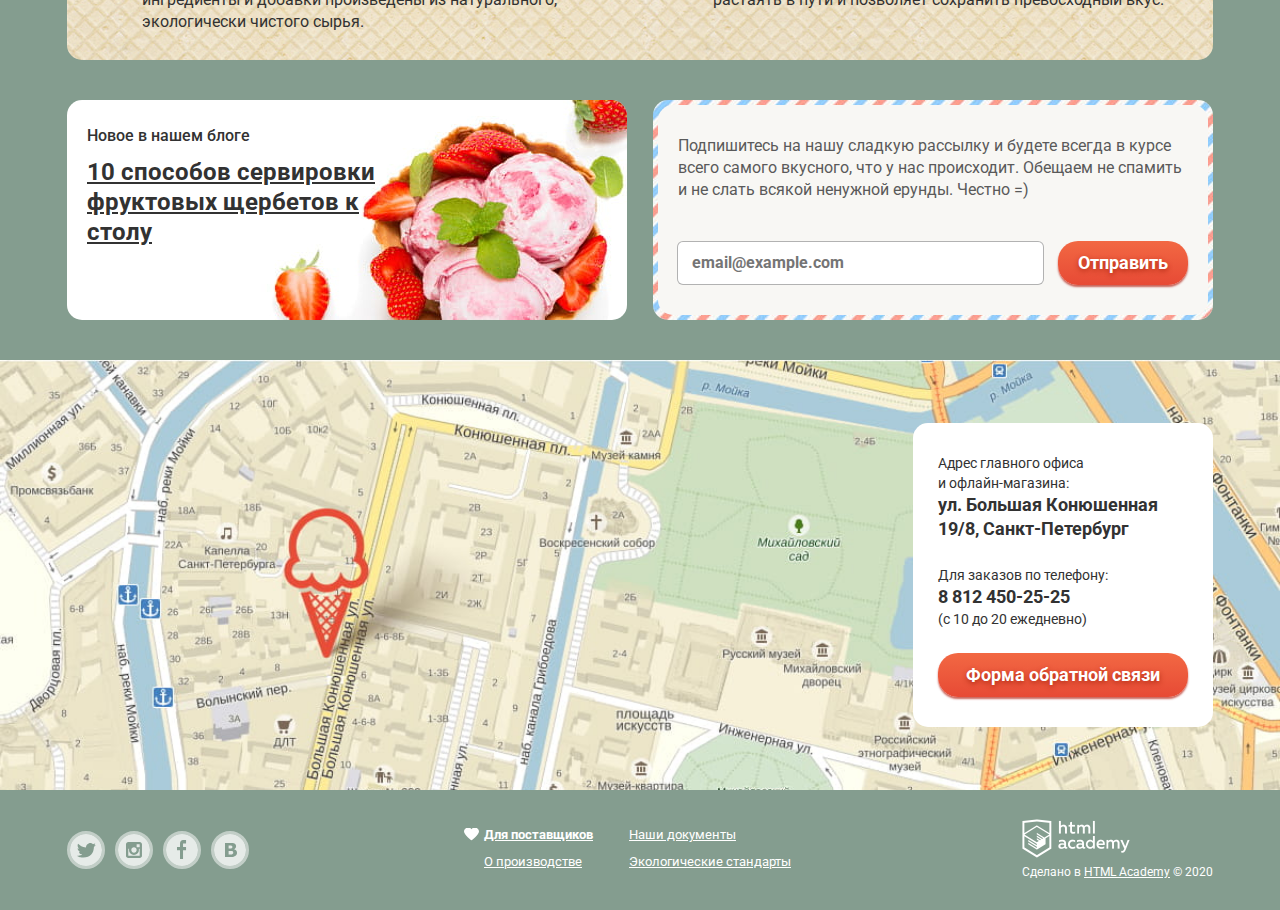
==== commit bfdaac04: "Исправление отоброжения блока с адресом на карте на главной странице" ====
--- a/index.html
+++ b/index.html
@@ -233,21 +233,23 @@
         <section class="map">
           <h2 class="visually-hidden">Как до нас добраться</h2>
           <img src="img/map.jpg" width="1200" height="430" alt="Карта офиса по адресу улица Большая Конюшенная, 19/8, Санкт-Петербург">
-          <address class="map-address">
-              <p class="map-text">
-                Адрес главного офиса<br>
-                и офлайн-магазина:<br>
-                <span class="map-contacts">ул. Большая Конюшенная 19/8, Санкт-Петербург</span>
-              </p>
-
-              <p class="map-text">
-                Для заказов по телефону:<br>
-                <a class="map-contacts" href="tel:88124502525">8 812 450-25-25</a><br>
-                (с 10 до 20 ежедневно)
-              </p>
-
-              <a class="button" href="#">Форма обратной связи</a>
-          </address>
+          <div class="container">
+            <address class="map-address">
+                <p class="map-text">
+                  Адрес главного офиса<br>
+                  и офлайн-магазина:<br>
+                  <span class="map-contacts">ул. Большая Конюшенная 19/8, Санкт-Петербург</span>
+                </p>
+
+                <p class="map-text">
+                  Для заказов по телефону:<br>
+                  <a class="map-contacts" href="tel:88124502525">8 812 450-25-25</a><br>
+                  (с 10 до 20 ежедневно)
+                </p>
+
+                <a class="button" href="#">Форма обратной связи</a>
+            </address>
+          </div>
         </section>
       </main>
 
--- a/css/style.css
+++ b/css/style.css
@@ -417,10 +417,10 @@
 
 .main-search {
   position: relative;
-  padding-bottom: 5px;
 
   margin-right: 10px;
   margin-left: auto;
+  padding-bottom: 5px;
 }
 
 .modal-search,
@@ -492,6 +492,7 @@
 
 .main-basket {
   position: relative;
+
   padding-bottom: 5px;
 }
 
@@ -499,11 +500,11 @@
   position: absolute;
   top: 100%;
   right: 0;
+  z-index: 5;
 
   box-sizing: border-box;
   width: 540px;
   padding: 10px 15px 20px;
-  z-index: 5;
 }
 
 .main-basket:hover .modal-basket {
@@ -943,20 +944,24 @@
 
 .map {
   position: relative;
-
   height: 430px;
   overflow: hidden;
 }
 
 .map img {
   width: 100%;
+  position: absolute;
+}
+
+.map .container {
+  display: flex;
+  justify-content: flex-end;
+  height: 100%;
+  align-items: center;
 }
 
 .map-address {
-  position: absolute;
-  top: 50%;
-  right: 2%;
-
+  position: relative;
   box-sizing: border-box;
   width: 300px;
   padding: 30px 25px;
@@ -966,8 +971,7 @@
 
   background-color: #ffffff;
   border-radius: 15px;
-  -webkit-transform: translateY(-50%);
-          transform: translateY(-50%);
+  z-index: 5;
 }
 
 .map-text {
@@ -1319,6 +1323,7 @@
 
 .filter-input-radio:disabled + label,
 .filter-input-checkbox:disabled + label {
+  cursor: no-drop;
   opacity: 0.4;
 }
 
@@ -1397,8 +1402,6 @@
   width: 267px;
   margin-right: 25px;
   margin-bottom: 40px;
-
-  transition: all 0.3s ease;
 }
 
 .catalog-item:nth-child(4n) {
@@ -1409,6 +1412,7 @@
   position: relative;
 
   display: block;
+  transition: all 0s ease 0s;
 }
 
 .catalog-item:hover a {
@@ -1559,6 +1563,7 @@
 }
 
 .pagination-item-disabled a {
+  cursor: no-drop;
   opacity: 0.2;
 }
 
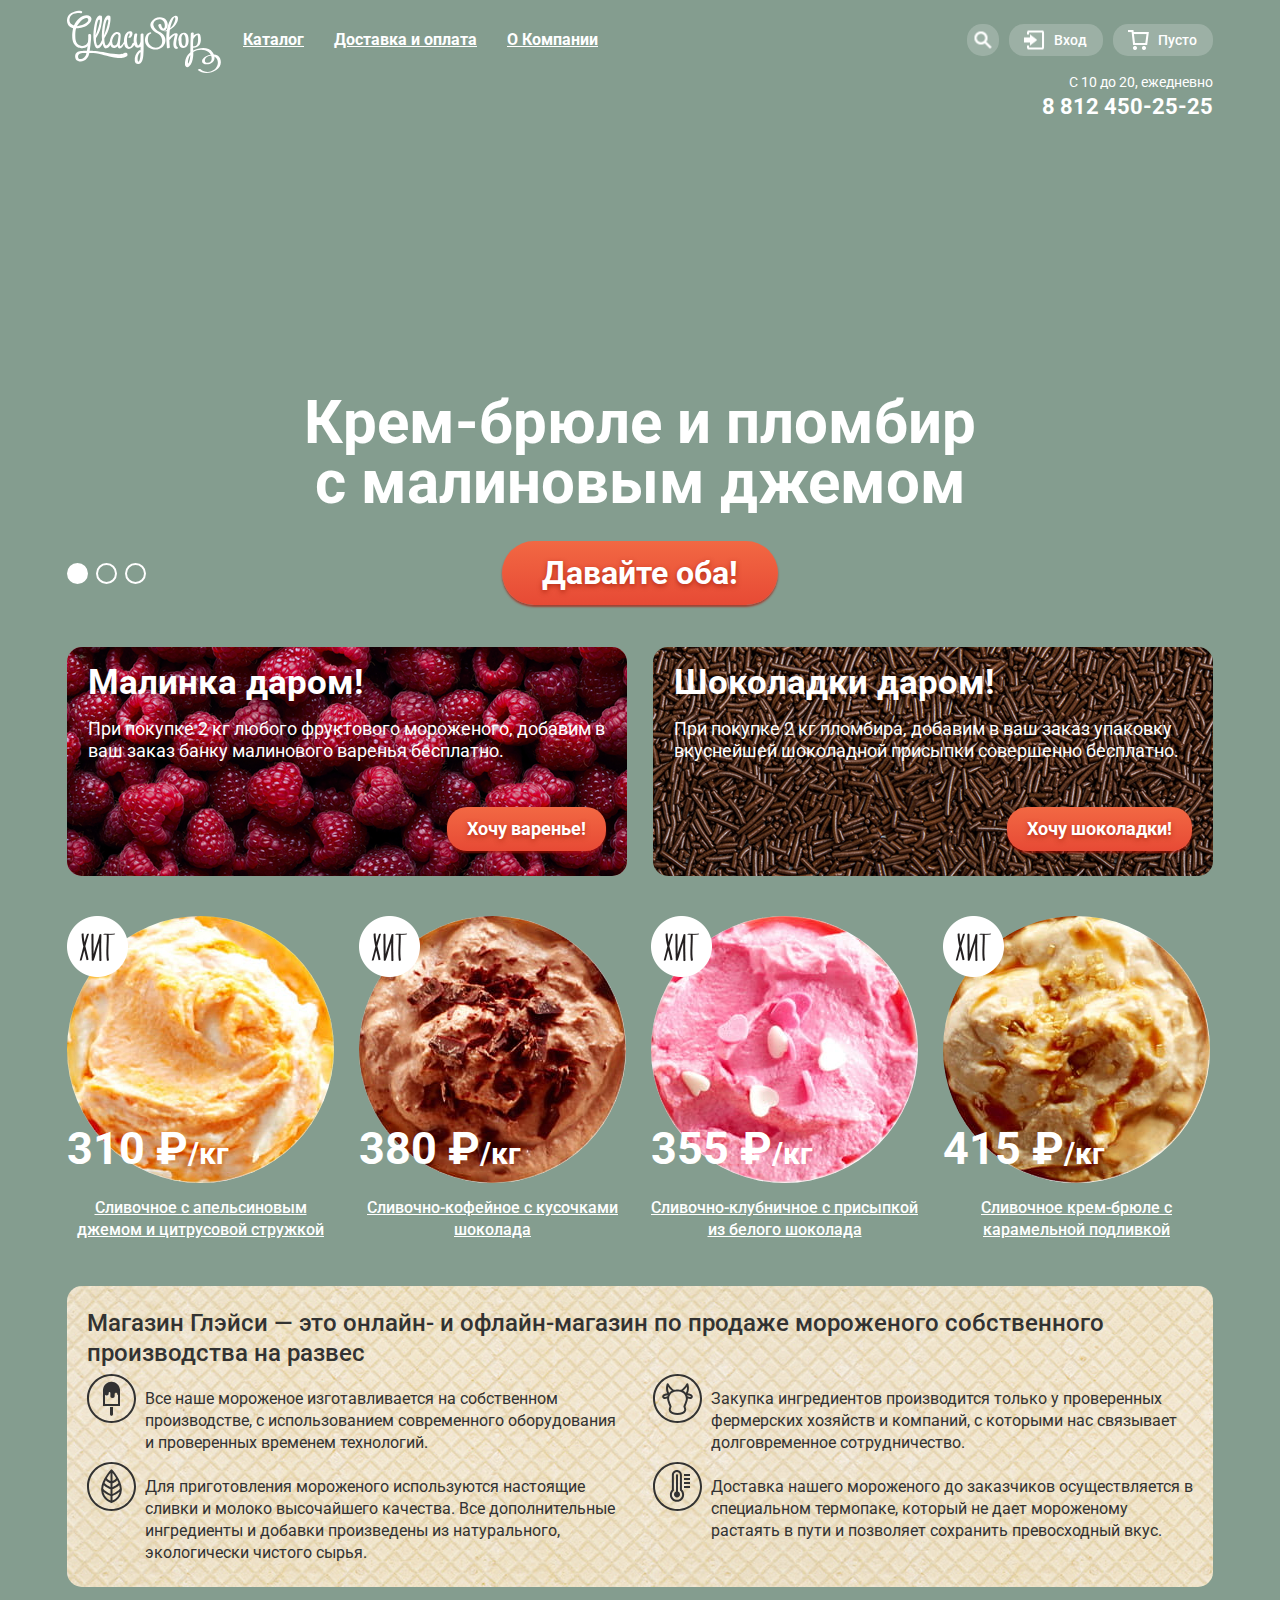
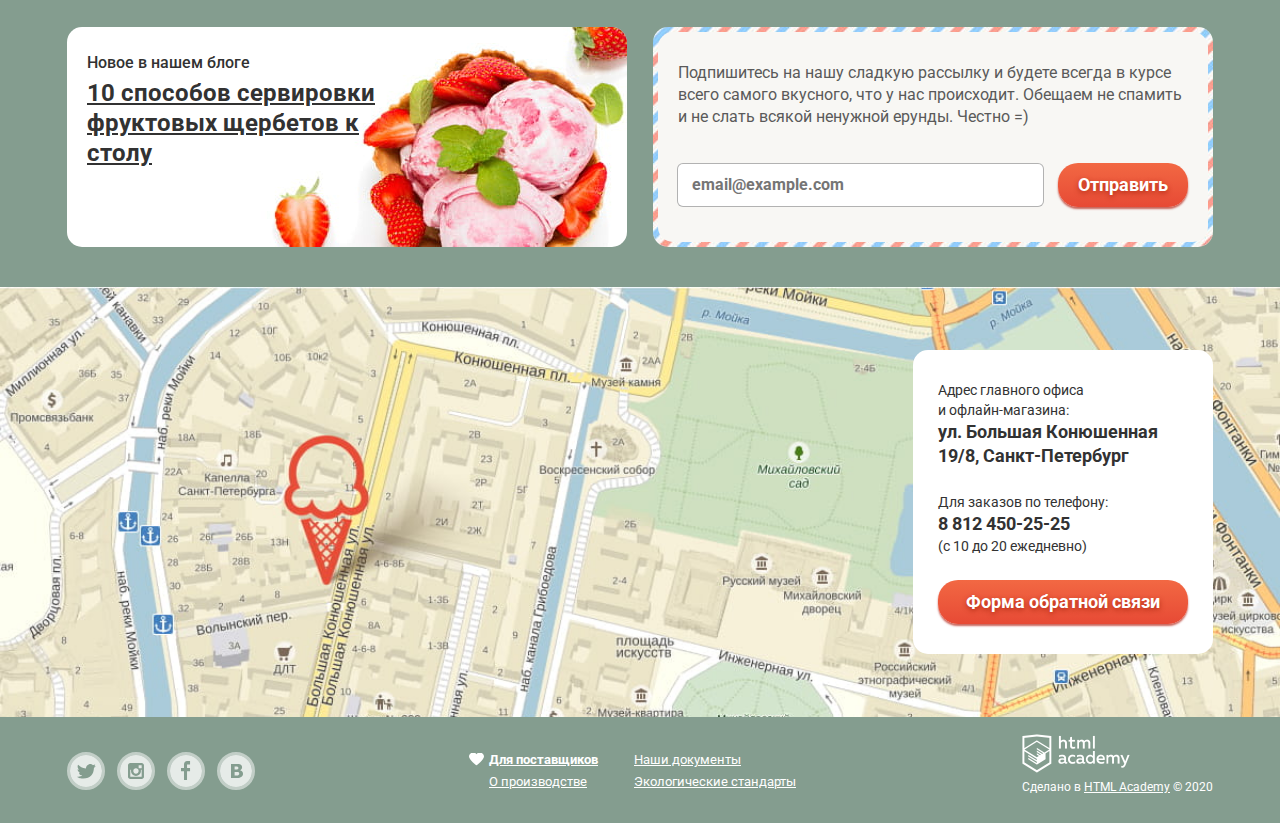
==== commit e2cee029: "Оживляет форму обратной связи." ====
--- a/index.html
+++ b/index.html
@@ -247,7 +247,7 @@
                   (с 10 до 20 ежедневно)
                 </p>
 
-                <a class="button" href="#">Форма обратной связи</a>
+                <a class="button feedback-button" href="#">Форма обратной связи</a>
             </address>
           </div>
         </section>
@@ -297,6 +297,7 @@
       </footer>
     </div>
 
+    <div class="modal-overlay"></div>
     <section class="modal modal-feedback">
       <h2 class="modal-title">Мы обязательно вам ответим!</h2>
       <form class="feedback-form" action="https://echo.htmlacademy.ru" method="post">
@@ -320,5 +321,7 @@
         <span class="visually-hidden">Закрыть</span>
       </button>
     </section>
+
+    <script src="js/scripts.js"></script>
   </body>
 </html>
--- a/css/style.css
+++ b/css/style.css
@@ -16,6 +16,10 @@
   width: 1146px;
   margin: 0 auto;
   padding: 0 27px;
+}
+
+.inner-page main.container {
+  margin-top: -20px;
 }
 
 .modal {
@@ -147,14 +151,13 @@
 .main-navigation-wrapper {
   display: flex;
   align-items: center;
-  margin-bottom: 10px;
   padding-top: 10px;
 }
 
 .main-header-logo {
   width: 154px;
   height: 64px;
-  margin-right: 25px;
+  margin-right: 8px;
 }
 
 .main-nav {
@@ -647,8 +650,8 @@
 .slider {
   position: relative;
 
-  margin-bottom: 40px;
-  padding-top: 280px;
+  margin-bottom: 42px;
+  padding-top: 274px;
 
   text-align: center;
 }
@@ -667,7 +670,7 @@
 .slide-title {
   width: 700px;
   margin: 0 auto;
-  margin-bottom: 32px;
+  margin-bottom: 28px;
 
   font-weight: 700;
   font-size: 60px;
@@ -686,7 +689,7 @@
 
 .slider-controls {
   position: absolute;
-  bottom: 25px;
+  bottom: 20px;
   left: 0;
 
   font-size: 0;
@@ -790,13 +793,17 @@
 
 .special-offer .button {
   margin-top: auto;
-  margin-bottom: 5px;
+  margin-bottom: 10px;
   margin-left: auto;
+}
+
+.bestsellers .catalog-item {
+  margin-bottom: 0;
 }
 
 .features {
   margin-bottom: 40px;
-  padding: 27px 20px 15px;
+  padding: 22px 20px 15px;
 
   color: #323232;
 
@@ -809,7 +816,7 @@
 
 .features-text {
   margin: 0;
-  margin-bottom: 10px;
+  margin-bottom: 6px;
 
   font-weight: 500;
   font-size: 24px;
@@ -828,10 +835,10 @@
 
 .feature-item {
   box-sizing: border-box;
-  width: 535px;
-  margin-bottom: 12px;
-  padding-top: 15px;
-  padding-left: 55px;
+  width: 540px;
+  margin-bottom: 8px;
+  padding-top: 14px;
+  padding-left: 58px;
 
   background-repeat: no-repeat;
   background-position: 0 0;
@@ -884,7 +891,7 @@
 }
 
 .blog-item {
-  margin: 10px 0;
+  margin: 4px 0;
   padding-right: 230px;
 }
 
@@ -928,7 +935,7 @@
 
 .subscription-wrap > p {
   margin-top: 5px;
-  margin-bottom: 40px;
+  margin-bottom: 35px;
 }
 
 .subscription-form {
@@ -944,24 +951,28 @@
 
 .map {
   position: relative;
+
   height: 430px;
   overflow: hidden;
 }
 
 .map img {
+  position: absolute;
+
   width: 100%;
-  position: absolute;
 }
 
 .map .container {
   display: flex;
   justify-content: flex-end;
+  align-items: center;
   height: 100%;
-  align-items: center;
 }
 
 .map-address {
   position: relative;
+  z-index: 5;
+
   box-sizing: border-box;
   width: 300px;
   padding: 30px 25px;
@@ -971,7 +982,6 @@
 
   background-color: #ffffff;
   border-radius: 15px;
-  z-index: 5;
 }
 
 .map-text {
@@ -980,6 +990,10 @@
 
   font-size: 14px;
   line-height: 20px;
+}
+
+.map-text span {
+  display: block;
 }
 
 .map-contacts {
@@ -997,7 +1011,7 @@
 
 .page-title {
   margin: 0;
-  margin-bottom: 30px;
+  margin-bottom: 25px;
   padding: 0;
 
   font-weight: 700;
@@ -1010,7 +1024,7 @@
   flex-wrap: wrap;
   justify-content: flex-start;
   margin: 0;
-  margin-bottom: 10px;
+  margin-bottom: 5px;
   padding: 0;
 
   list-style: none;
@@ -1111,7 +1125,7 @@
   box-sizing: border-box;
   height: 35px;
   padding: 8px 15px;
-  padding-right: 50px;
+  padding-right: 35px;
 
   font-weight: 500;
   font-size: 16px;
@@ -1244,8 +1258,12 @@
 .filter-option {
   position: relative;
 
-  margin-right: 20px;
+  margin-right: 22px;
   padding-left: 32px;
+}
+
+.fat-filter .filter-option {
+  margin-right: 16px;
 }
 
 .filter-option:last-child {
@@ -1337,12 +1355,18 @@
   opacity: 0.8;
 }
 
+.filter-input-radio:focus + label::before,
+.filter-input-checkbox:focus + label::before {
+  outline: thin dotted;
+  outline: 5px auto -webkit-focus-ring-color;
+}
+
 .filter-button {
   box-sizing: border-box;
-  width: 174px;
+  width: 144px;
   height: 35px;
   margin-top: auto;
-  padding: 6px 30px;
+  padding: 5px 30px;
 
   font: inherit;
   font-weight: 500;
@@ -1381,7 +1405,7 @@
   display: flex;
   flex-wrap: wrap;
   margin: 0;
-  margin-bottom: 40px;
+  margin-bottom: 45px;
   padding: 0;
 
   list-style: none;
@@ -1401,7 +1425,7 @@
 
   width: 267px;
   margin-right: 25px;
-  margin-bottom: 40px;
+  margin-bottom: 36px;
 }
 
 .catalog-item:nth-child(4n) {
@@ -1412,6 +1436,7 @@
   position: relative;
 
   display: block;
+
   transition: all 0s ease 0s;
 }
 
@@ -1438,7 +1463,7 @@
 .catalog-item-image {
   width: 267px;
   height: 267px;
-  margin-bottom: 15px;
+  margin-bottom: 14px;
   overflow: hidden;
 
   border-radius: 50%;
@@ -1511,7 +1536,7 @@
   flex-wrap: wrap;
   justify-content: flex-end;
   margin: 0;
-  margin-bottom: 20px;
+  margin-bottom: 30px;
   padding: 0;
 
   list-style: none;
@@ -1519,6 +1544,11 @@
 
 .pagination-item {
   margin: 0;
+  margin-right: 2px;
+}
+
+.pagination-item:last-child {
+  margin-right: 0;
 }
 
 .pagination-item a {
@@ -1575,7 +1605,7 @@
 }
 
 .main-footer {
-  padding: 17px 0;
+  padding: 5px 0 15px;
 }
 
 .main-footer .container {
@@ -1590,7 +1620,7 @@
 .inner-page-footer .container::before {
   content: "";
   position: relative;
-  top: -6px;
+  top: -5px;
 
   flex-grow: 1;
   flex-basis: 100%;
@@ -1620,13 +1650,13 @@
 .main-footer .footer-social {
   display: flex;
   flex-wrap: wrap;
-  align-items: center;
   width: 267px;
-  margin-right: 130px;
+  margin-top: 30px;
+  margin-right: 135px;
 }
 
 .footer-social li {
-  margin-right: 10px;
+  margin-right: 12px;
 }
 
 .footer-social li:last-child {
@@ -1668,11 +1698,13 @@
   opacity: 0.9;
 }
 
-.footer-about {
+.main-footer .footer-about {
   display: flex;
   flex-wrap: wrap;
-  align-content: center;
+  align-content: flex-start;
+  align-items: stretch;
   width: 350px;
+  margin-top: 26px;
 }
 
 .footer-about li {
@@ -1680,7 +1712,6 @@
 
   box-sizing: border-box;
   width: 145px;
-  margin-bottom: 5px;
   padding-left: 20px;
 }
 
@@ -1718,6 +1749,100 @@
 
 /* Модальные окна */
 
+@-webkit-keyframes bounce {
+  0% {
+    -webkit-transform: translateY(-2000px);
+            transform: translateY(-2000px);
+  }
+
+  70% {
+    -webkit-transform: translateY(30px);
+            transform: translateY(30px);
+  }
+
+  90% {
+    -webkit-transform: translateY(-10px);
+            transform: translateY(-10px);
+  }
+
+  100% {
+    -webkit-transform: translateY(0);
+            transform: translateY(0);
+  }
+}
+
+@keyframes bounce {
+  0% {
+    -webkit-transform: translateY(-2000px);
+            transform: translateY(-2000px);
+  }
+
+  70% {
+    -webkit-transform: translateY(30px);
+            transform: translateY(30px);
+  }
+
+  90% {
+    -webkit-transform: translateY(-10px);
+            transform: translateY(-10px);
+  }
+
+  100% {
+    -webkit-transform: translateY(0);
+            transform: translateY(0);
+  }
+}
+
+@-webkit-keyframes shake {
+  0%,
+  100% {
+    -webkit-transform: translateX(0);
+            transform: translateX(0);
+  }
+
+  10%,
+  30%,
+  50%,
+  70%,
+  90% {
+    -webkit-transform: translateX(-10px);
+            transform: translateX(-10px);
+  }
+
+  20%,
+  40%,
+  60%,
+  80% {
+    -webkit-transform: translateX(10px);
+            transform: translateX(10px);
+  }
+}
+
+@keyframes shake {
+  0%,
+  100% {
+    -webkit-transform: translateX(0);
+            transform: translateX(0);
+  }
+
+  10%,
+  30%,
+  50%,
+  70%,
+  90% {
+    -webkit-transform: translateX(-10px);
+            transform: translateX(-10px);
+  }
+
+  20%,
+  40%,
+  60%,
+  80% {
+    -webkit-transform: translateX(10px);
+            transform: translateX(10px);
+  }
+}
+
 .modal {
   color: #323232;
 
@@ -1725,6 +1850,29 @@
   border-radius: 5px;
   box-shadow: 0 20px 20px rgba(0, 0, 0, 0.40);
 }
+
+.modal-overlay {
+  display: none;
+  position: fixed;
+  top: 0;
+  left: 0;
+  z-index: 10;
+  width: 100%;
+  height: 100%;
+  background-color: rgba(0, 0, 0, 0.3);
+}
+
+.modal-show {
+  display: block;
+  -webkit-animation: bounce 0.6s;
+          animation: bounce 0.6s;
+}
+
+.modal-error {
+  -webkit-animation: shake 0.6s;
+          animation: shake 0.6s;
+}
+
 
 .modal .button,
 .modal .button-form {
@@ -1745,7 +1893,7 @@
 
 .modal-feedback {
   position: fixed;
-  top: 340px;
+  top: 50%;
   left: 50%;
 
   box-sizing: border-box;
@@ -1753,8 +1901,9 @@
   padding: 24px;
 
   box-shadow: none;
-  -webkit-transform: translateX(-50%);
-          transform: translateX(-50%);
+  margin-left: -238px;
+  margin-top: -216px;
+  z-index: 15;
 }
 
 .modal-close {
